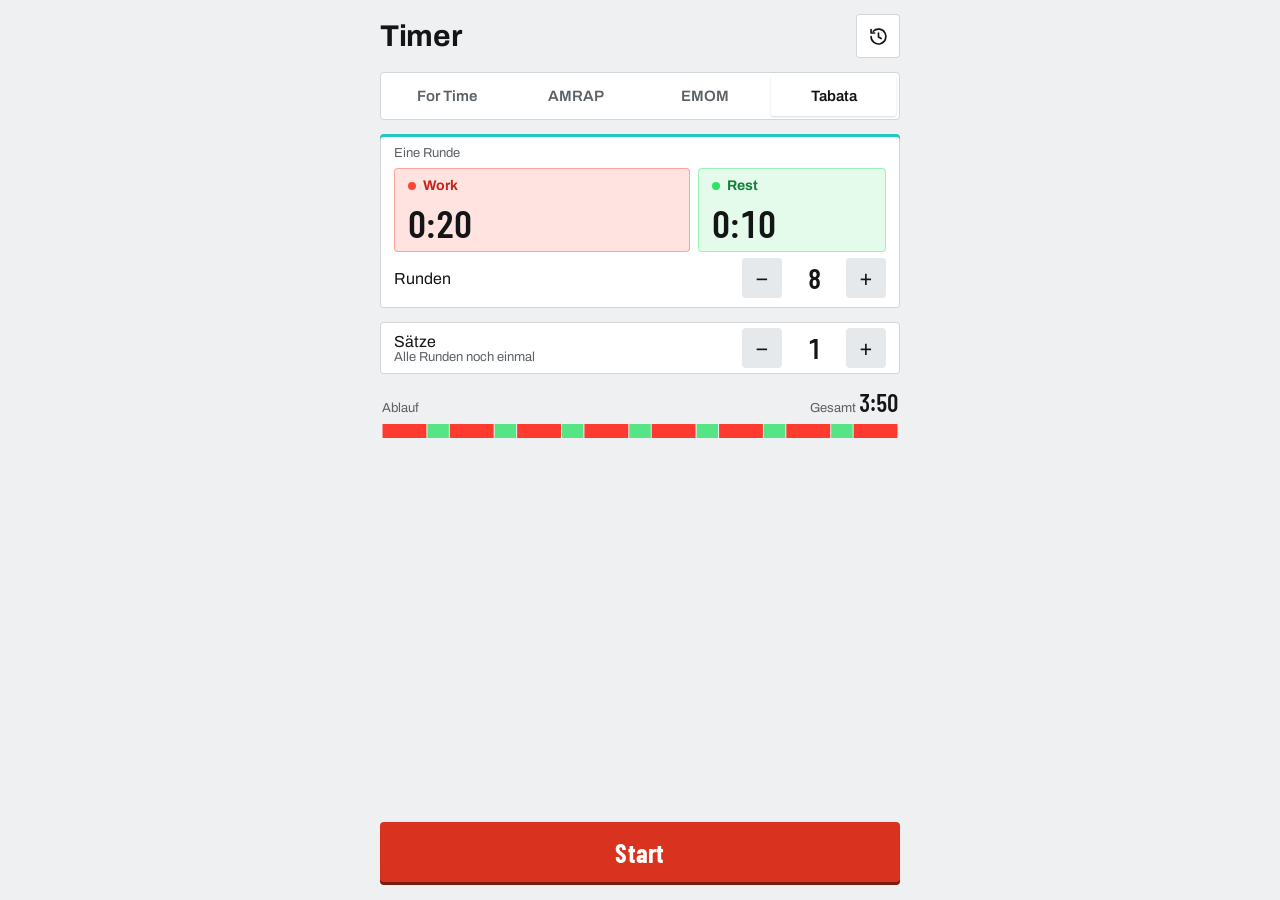
==== index.html @ baa58249 "Work/Rest statt Arbeit/Pause, Phase oben in der Uhr - WORK/REST steht oben mittig im Uhrgehäuse, ers" ====
<!DOCTYPE html>
<html lang="de">
<head>
<meta charset="utf-8">
<meta name="viewport" content="width=device-width,initial-scale=1,viewport-fit=cover">
<meta name="theme-color" content="#000000">
<meta name="apple-mobile-web-app-capable" content="yes">
<meta name="mobile-web-app-capable" content="yes">
<meta name="apple-mobile-web-app-status-bar-style" content="black-translucent">
<meta name="apple-mobile-web-app-title" content="wod-clock">
<meta name="description" content="Workout-Timer für CrossFit und Functional Fitness: For Time, AMRAP, EMOM und Tabata.">
<title>wod-clock</title>
<link rel="manifest" href="manifest.webmanifest">
<link rel="icon" href="icons/icon.svg" type="image/svg+xml">
<link rel="icon" href="icons/favicon-32.png" sizes="32x32" type="image/png">
<link rel="apple-touch-icon" href="icons/icon-180.png">
<link rel="preconnect" href="https://fonts.googleapis.com">
<link rel="preconnect" href="https://fonts.gstatic.com" crossorigin>
<link href="https://fonts.googleapis.com/css2?family=Archivo:wght@400;500;600;700&family=Barlow+Condensed:wght@600;700&display=swap" rel="stylesheet">
<link rel="stylesheet" href="css/app.css">
<script type="module" src="js/main.js"></script>
</head>
<body>

<!-- ============ Timer einstellen ============ -->
<section class="view" id="vSetup" aria-label="Timer einstellen">
  <div class="scroll">
    <div class="head"><h1>Timer</h1>
      <button class="sq" id="toSaved" aria-label="Favoriten und Verlauf"><svg viewBox="0 0 24 24"><path d="M3.5 12a8.5 8.5 0 1 0 2.5-6"/><path d="M3.5 4v4h4M12 8v4.5l3 1.8"/></svg></button>
    </div>
    <div class="seg" role="group" aria-label="Workout-Typ" id="modes"></div>
    <div id="body" style="display:flex;flex-direction:column;gap:14px"></div>
  </div>
  <div class="dock"><button class="start" id="start">Start</button></div>
</section>

<!-- ============ Gespeichert ============ -->
<section class="view hide" id="vSaved" aria-label="Favoriten und Verlauf">
  <div class="scroll" style="padding-bottom:calc(env(safe-area-inset-bottom) + 24px)">
    <div class="head" style="justify-content:flex-start">
      <button class="sq" id="back" aria-label="Zurück zum Timer"><svg viewBox="0 0 24 24"><path d="M15 4l-8 8 8 8"/></svg></button>
      <h1 style="font-size:28px">Gespeichert</h1>
    </div>
    <div class="card stat"><b id="count">0</b><span id="countL">Workouts geschafft</span></div>
    <div class="h2"><span>Favoriten</span></div>
    <div class="card list" id="favList"></div>
    <div class="h2"><span>Verlauf<small>letzte 10</small></span><button id="clearHist">Leeren</button></div>
    <div class="card list" id="histList"></div>
    <p class="note">Antippen lädt den Timer. Der Stern macht ihn zum Favoriten oder entfernt ihn.</p>
    <div class="h2"><span>Einstellungen</span></div>
    <div class="card" id="prefs"></div>
  </div>
</section>

<!-- ============ Scrollrad ============ -->
<div id="sheet" role="dialog" aria-modal="true" aria-labelledby="shT">
  <div class="dim"></div>
  <div class="pan">
    <div class="sh"><button id="shNo">Abbrechen</button><b id="shT"></b><button id="shOk">Übernehmen</button></div>
    <div class="wheels" id="wheels"></div>
  </div>
</div>

<!-- ============ Laufender Timer ============ -->
<div id="run" aria-live="polite">
  <div class="rtop">
    <button class="rk" id="rClose" aria-label="Beenden"><svg viewBox="0 0 24 24"><path d="M6 6l12 12M18 6L6 18"/></svg></button>
    <span class="t" id="rTitle"></span>
    <button class="rk" id="rSnd" aria-label="Ton an oder aus"></button>
  </div>
  <div class="rmid">
    <button class="housing" id="clock">
      <div class="hgrid">
        <div class="cell cT"><span class="phase" id="lT"></span><div class="led" id="ledT"></div><span class="pz" aria-hidden="true"><i></i><i></i></span></div>
        <div class="cell cR"><span class="lbl" id="lR">Runde</span><div class="led" id="ledR"></div></div>
        <div class="cell cG" id="cG"><span class="lbl" id="lG">von</span><div class="led" id="ledG"></div></div>
      </div>
      <div class="foot"><span id="footR" class="num"></span></div>
    </button>
    <div class="rinfo" id="rInfo"></div>
  </div>
  <div class="rctl" id="rCtl"></div>
  <div class="fin" id="fin"><div class="in">
    <h2 id="fT">Time!</h2>
    <div class="sub" id="fS"></div>
    <div class="housing" style="pointer-events:none"><div class="led" id="ledF"></div></div>
    <div class="res" id="fR"></div>
    <button class="rk hide" id="fUndo" style="height:52px;font-size:16px;font-weight:600">Versehentlich? Letzte Runde zurück</button>
    <div class="btns"><button class="rk" id="fBack">Zum Timer</button><button class="pri" id="fAgain">Nochmal</button></div>
  </div></div>
</div>

</body>
</html>
---- css/app.css ----
:root{
  --bg:#000;--panel:#141415;--line:#1f1f21;--sep:#232325;--text:#ececea;--sub:#8a8a8a;--faint:#6e6e6e;
  --key:#232325;--segon:#2a2a2c;--red:#ff4436;--grn:#2fe36a;--redT:#ff4436;--grnT:#2fe36a;--start:#ff4436;--startEdge:#6a120c;
  --sans:Archivo,-apple-system,BlinkMacSystemFont,"Segoe UI",Roboto,sans-serif;
  --cond:"Barlow Condensed","Arial Narrow",-apple-system,sans-serif;
  color-scheme:dark;
}
@media (prefers-color-scheme:light){
  :root:not([data-theme=dark]){--bg:#eef0f1;--panel:#fff;--line:#d3d7da;--sep:#e3e6e8;--text:#141516;--sub:#5b6166;--faint:#6b7176;
    --key:#e6e9eb;--segon:#fff;--redT:#c8261b;--grnT:#13803d;--start:#d9321f;--startEdge:#7d1a10;color-scheme:light}
}
:root[data-theme=light]{--bg:#eef0f1;--panel:#fff;--line:#d3d7da;--sep:#e3e6e8;--text:#141516;--sub:#5b6166;--faint:#6b7176;
  --key:#e6e9eb;--segon:#fff;--redT:#c8261b;--grnT:#13803d;--start:#d9321f;--startEdge:#7d1a10;color-scheme:light}

*{box-sizing:border-box;-webkit-tap-highlight-color:transparent}
html,body{margin:0;height:100%;background:var(--bg);color:var(--text);font-family:var(--sans);-webkit-font-smoothing:antialiased;overscroll-behavior:none}
button{font:inherit;color:inherit;border:0;background:none;padding:0;cursor:pointer;touch-action:manipulation}
:focus-visible{outline:2px solid var(--red);outline-offset:2px}
.hide{display:none!important}
.num{font-variant-numeric:tabular-nums}
.cond{font-family:var(--cond)}
.sr{position:absolute;width:1px;height:1px;overflow:hidden;clip:rect(0 0 0 0)}

/* ---------- views ---------- */
.view{position:fixed;inset:0;display:flex;flex-direction:column;
  padding:calc(env(safe-area-inset-top) + 14px) calc(env(safe-area-inset-right) + 18px) 0 calc(env(safe-area-inset-left) + 18px)}
.scroll{flex:1;min-height:0;overflow-y:auto;display:flex;flex-direction:column;gap:14px;padding-bottom:16px;max-width:520px;width:100%;margin:0 auto}
/* Inhalte nicht zusammendrücken: sonst schrumpfen lange Listen (overflow:hidden) und werden abgeschnitten, statt dass .scroll scrollt */
.scroll>*{flex-shrink:0}
.head{display:flex;justify-content:space-between;align-items:center;gap:10px;min-height:44px}
h1{margin:0;font-size:30px;font-weight:700;letter-spacing:-.01em}
.sq{width:44px;height:44px;display:grid;place-items:center;background:var(--panel);border-radius:4px;box-shadow:inset 0 0 0 1px var(--line);flex:0 0 auto}
.sq svg{width:21px;height:21px;fill:none;stroke:var(--text);stroke-width:1.9;stroke-linecap:round;stroke-linejoin:round}
.seg{display:grid;grid-template-columns:repeat(4,minmax(0,1fr));gap:4px;background:var(--panel);border-radius:4px;padding:4px;box-shadow:inset 0 0 0 1px var(--line)}
.seg button{height:40px;border-radius:2px;color:var(--sub);font-size:15px;font-weight:600}
.seg button{transition:box-shadow .2s}
.seg button[aria-pressed=true]{background:var(--segon);color:var(--text);box-shadow:inset 0 1px 0 rgba(255,255,255,.07),0 1px 2px rgba(0,0,0,.15)}
.acc{box-shadow:inset 0 3px 0 var(--mode,#888),inset 0 0 0 1px var(--line)!important;transition:box-shadow .2s}
.card{background:var(--panel);border-radius:4px;box-shadow:inset 0 0 0 1px var(--line)}
.lab{font-size:13px;color:var(--sub)}
.blocks{display:flex;gap:8px}
.block{flex:2;min-width:0;height:84px;border-radius:4px;padding:10px 14px;text-align:left;display:flex;flex-direction:column;justify-content:space-between;
  background:color-mix(in srgb,var(--red) 15%,var(--panel));box-shadow:inset 0 0 0 1px color-mix(in srgb,var(--red) 40%,transparent)}
.block.rest{flex:1.2;background:color-mix(in srgb,var(--grn) 13%,var(--panel));box-shadow:inset 0 0 0 1px color-mix(in srgb,var(--grn) 40%,transparent)}
.block .k{display:flex;align-items:center;gap:7px;font-size:14px;font-weight:700;color:var(--redT)}
.block.rest .k{color:var(--grnT)}
.dot{width:8px;height:8px;border-radius:50%;background:var(--red);flex:0 0 auto}
.rest .dot{background:var(--grn)}
.block .v,.big .v{font-family:var(--cond);font-weight:600;line-height:1;font-variant-numeric:tabular-nums}
.block .v{font-size:38px}
.rowx{display:flex;align-items:center;justify-content:space-between;min-height:52px;padding:0 14px;gap:10px;width:100%;text-align:left;font-size:16px}
.rowx+.rowx{box-shadow:inset 0 1px 0 var(--sep)}
.rowx small{display:block;font-size:13px;color:var(--sub)}
.rowx .val{font-family:var(--cond);font-weight:600;font-size:28px;font-variant-numeric:tabular-nums}
.stp{display:flex;align-items:center;gap:10px}
.stp button{width:40px;height:40px;border-radius:4px;background:var(--key);font-size:22px;line-height:1;box-shadow:inset 0 1px 0 rgba(255,255,255,.05)}
.stp button:active{filter:brightness(1.25)}
.stp .val{min-width:44px;text-align:center;white-space:nowrap}
.big{width:100%;border-radius:4px;padding:16px 18px 12px;display:flex;flex-direction:column;align-items:center;gap:2px}
.big .v{font-size:clamp(84px,26vw,118px);font-weight:700}
.big .t{font-size:15px;color:var(--sub)}
.big .h{font-size:14px;color:var(--faint)}
.chips{display:grid;gap:6px}
.chips button{height:40px;border-radius:2px;background:var(--panel);box-shadow:inset 0 0 0 1px var(--line);color:var(--sub);font-family:var(--cond);font-size:18px;font-weight:600}
.chips button[aria-pressed=true]{background:var(--segon);color:var(--text);box-shadow:inset 0 0 0 1.5px var(--text)}
.tl{display:flex;flex-direction:column;gap:7px;padding:0 2px}
.tl .r{display:flex;justify-content:space-between;align-items:baseline}
.tl b{font-family:var(--cond);font-size:24px;font-weight:600;color:var(--text);font-variant-numeric:tabular-nums}
.tl svg{width:100%;height:14px;display:block}
.tl .r>span:last-child{background:var(--bg);padding:0 0 0 8px;position:relative}
.dock{padding:10px 0 calc(env(safe-area-inset-bottom) + 18px);max-width:520px;width:100%;margin:0 auto}
.start{width:100%;height:60px;border-radius:4px;background:var(--start);color:#fff;font-family:var(--cond);font-size:26px;font-weight:700;letter-spacing:.01em;box-shadow:0 3px 0 var(--startEdge)}
.start:active{transform:translateY(2px);box-shadow:0 1px 0 var(--startEdge)}


.view>.scroll,.view>.dock{position:relative;z-index:1}

/* saved */
.stat{display:flex;align-items:baseline;gap:12px;padding:14px 16px}
.stat b{font-family:var(--cond);font-size:52px;line-height:1;font-weight:700;font-variant-numeric:tabular-nums}
.stat span{color:var(--sub);font-size:15px}
.h2{display:flex;justify-content:space-between;align-items:baseline;padding:0 2px;margin-top:6px}
.h2 span{font-size:20px;font-weight:700}
.h2 small{font-size:13px;color:var(--faint);font-weight:500;margin-left:6px}
.h2 button{color:var(--sub);font-size:15px;padding:6px 0}
.list{overflow:hidden}
.it{display:flex;align-items:center;padding:4px 4px 4px 14px}
.it+.it{box-shadow:inset 0 1px 0 var(--sep)}
.it .go{flex:1;min-width:0;display:flex;align-items:center;gap:12px;padding:8px 0;text-align:left}
.it .md{width:8px;height:8px;border-radius:50%;flex:0 0 auto}
.it .tt{font-family:var(--cond);font-size:24px;font-weight:700;line-height:1.05;font-variant-numeric:tabular-nums}
.it .dd{font-size:13px;color:var(--sub)}
.star{width:44px;height:44px;display:grid;place-items:center;flex:0 0 auto}
.star svg{width:20px;height:20px;stroke-width:1.6;stroke-linejoin:round;fill:none;stroke:var(--faint)}
.star[aria-pressed=true] svg{fill:#ffb000;stroke:#ffb000}
.empty{padding:16px;color:var(--sub);font-size:15px;line-height:1.4}
.note{margin:0 2px;font-size:13px;color:var(--faint)}
.sw{width:51px;height:31px;border-radius:4px;background:var(--key);position:relative;flex:0 0 auto}
.sw::after{content:"";position:absolute;top:3px;left:3px;width:25px;height:25px;border-radius:2px;background:#fff;box-shadow:0 1px 3px rgba(0,0,0,.3);transition:transform .15s}
.sw[aria-checked=true]{background:#2fa65a}
.sw[aria-checked=true]::after{transform:translateX(20px)}
.mini{display:grid;grid-template-columns:repeat(3,auto);gap:3px;background:var(--key);border-radius:4px;padding:3px}
.mini button{padding:7px 10px;border-radius:2px;font-size:14px;font-weight:600;color:var(--sub)}
.mini button[aria-pressed=true]{background:var(--panel);color:var(--text)}

/* sheet */
#sheet{position:fixed;inset:0;z-index:30;display:none}
#sheet.show{display:block}
#sheet .dim{position:absolute;inset:0;background:rgba(0,0,0,.5)}
#sheet .pan{position:absolute;left:0;right:0;bottom:0;max-width:520px;margin:0 auto;background:var(--panel);border-radius:6px 6px 0 0;box-shadow:0 -1px 0 var(--line);padding-bottom:calc(env(safe-area-inset-bottom) + 14px);animation:up .2s ease-out}
@keyframes up{from{transform:translateY(100%)}}
.sh{display:flex;justify-content:space-between;align-items:center;padding:12px 16px;box-shadow:inset 0 -1px 0 var(--sep)}
.sh b{font-size:17px}
.sh button{font-size:17px;min-width:90px;text-align:left;color:var(--sub);padding:8px 0}
.sh button:last-child{text-align:right;color:var(--redT);font-weight:700}
.wheels{display:flex;justify-content:center;align-items:center;gap:6px;padding:14px 16px;position:relative}
.wheels::before{content:"";position:absolute;left:16px;right:16px;top:calc(50% - 22px);height:44px;border-radius:4px;background:var(--key);pointer-events:none}
.wheel{height:220px;width:96px;overflow-y:scroll;scroll-snap-type:y mandatory;position:relative;scrollbar-width:none;
  -webkit-mask-image:linear-gradient(transparent,#000 30%,#000 70%,transparent);mask-image:linear-gradient(transparent,#000 30%,#000 70%,transparent)}
.wheel::-webkit-scrollbar{display:none}
.wheel div{height:44px;line-height:44px;text-align:center;font-family:var(--cond);font-size:30px;font-weight:600;scroll-snap-align:center;font-variant-numeric:tabular-nums}
.wheel .pad{scroll-snap-align:none}
.unit{position:relative;color:var(--sub);font-size:16px;width:34px}
.colon{position:relative;font-family:var(--cond);font-size:30px;font-weight:700}

/* ---------- run ---------- */
#run{position:fixed;inset:0;z-index:20;background:var(--r-bg);color:var(--r-text);display:none;flex-direction:column;
  padding:calc(env(safe-area-inset-top) + 10px) calc(env(safe-area-inset-right) + 16px) calc(env(safe-area-inset-bottom) + 16px) calc(env(safe-area-inset-left) + 16px);
  --led:#ff3b2f;--led2:#ffb000;--key:#1c1c1e}
/* Farben rund um die Uhr; das Uhrgehäuse (.housing) bleibt in jedem Theme schwarz wie eine echte LED-Uhr */
#run{--r-bg:#000;--r-text:#ececea;--r-title:#a3a3a6;--r-sub:#8a8a8a;--r-faint:#707070;--r-line:#1c1c1e;
  --r-key:#1c1c1e;--r-keyA:#2a2a2c;--r-keyEdge:#000;--r-del:#4a4a4d;--r-best:var(--led2);--r-red:#ff4436;--r-shadow:0 14px 30px rgba(0,0,0,.55)}
@media (prefers-color-scheme:light){
  :root:not([data-theme=dark]) #run{--r-bg:var(--bg);--r-text:#141516;--r-title:#5b6166;--r-sub:#5b6166;--r-faint:#6b7176;--r-line:#d3d7da;
    --r-key:#fff;--r-keyA:#e6e9eb;--r-keyEdge:#c9cdd0;--r-del:#9aa0a5;--r-best:#b26b00;--r-red:#c8261b;--r-shadow:0 8px 22px rgba(0,0,0,.18)}
}
:root[data-theme=light] #run{--r-bg:var(--bg);--r-text:#141516;--r-title:#5b6166;--r-sub:#5b6166;--r-faint:#6b7176;--r-line:#d3d7da;
  --r-key:#fff;--r-keyA:#e6e9eb;--r-keyEdge:#c9cdd0;--r-del:#9aa0a5;--r-best:#b26b00;--r-red:#c8261b;--r-shadow:0 8px 22px rgba(0,0,0,.18)}
#run.show{display:flex}
.rtop{display:flex;justify-content:space-between;align-items:center;gap:10px;min-height:44px}
.rtop .t{font-family:var(--cond);font-size:22px;font-weight:700;color:var(--r-title);text-align:center;flex:1;white-space:nowrap;overflow:hidden;text-overflow:ellipsis}
.rk{background:var(--r-key);border-radius:4px;box-shadow:inset 0 1px 0 rgba(255,255,255,.07),0 3px 0 var(--r-keyEdge);color:var(--r-text)}
.rk:active{background:var(--r-keyA)}
.rtop .rk{width:44px;height:44px;display:grid;place-items:center}
.rk svg{width:19px;height:19px;fill:none;stroke:currentColor;stroke-width:2.2;stroke-linecap:round;stroke-linejoin:round}
.rmid{flex:1;min-height:0;display:flex;flex-direction:column;justify-content:flex-start;gap:14px;padding-top:10px}
.housing{width:100%;background:#000;border-radius:4px;padding:20px 20px 14px;box-shadow:0 0 0 3px #24272a,var(--r-shadow);color:#ececea;text-align:left;display:block;
  user-select:none;-webkit-user-select:none;-webkit-touch-callout:none;transition:box-shadow .12s}
.housing.flash{box-shadow:0 0 0 3px var(--led),0 0 28px color-mix(in srgb,var(--led) 45%,transparent)}
.hgrid{display:grid;grid-template-columns:1fr 1fr;grid-template-areas:"t t" "r g";gap:6px 0;align-items:end}
.cell{display:flex;flex-direction:column;gap:6px;min-width:0}
.cR{grid-area:r;padding-top:10px;margin-top:6px;box-shadow:inset 0 1px 0 #161616}.cG{grid-area:g;align-items:flex-end;padding-top:10px;margin-top:6px;box-shadow:inset 0 1px 0 #161616}.cT{grid-area:t;position:relative}
.lbl{font-size:11px;color:#707070;letter-spacing:.04em}
/* Phase (WORK/REST) oben mittig in der Uhr; Höhe fest, damit die Ziffern im Countdown nicht springen */
.phase{font-family:var(--cond);font-size:22px;font-weight:700;letter-spacing:.1em;line-height:1;min-height:22px;text-align:center;color:var(--led);text-shadow:0 0 8px color-mix(in srgb,var(--led) 55%,transparent)}
.led svg{display:block;width:100%;height:auto;filter:drop-shadow(0 0 9px var(--led))}
.led .on{fill:var(--led)}.led .off{fill:var(--led);opacity:.035}
.cR .led,.cG .led{width:min(100%,64px)}
.cR .led svg,.cG .led svg{filter:drop-shadow(0 0 5px var(--led2))}
.cR .on,.cG .on{fill:var(--led2)}.cR .off,.cG .off{fill:var(--led2)}
.cG.hide+.cT{}
.foot{display:flex;justify-content:space-between;align-items:center;gap:12px;margin-top:14px;font-size:13px;font-weight:600;color:#8a8a8a;flex-wrap:wrap}
.pz{position:absolute;inset:18px 0 0 0;display:none;align-items:center;justify-content:center;gap:5%;pointer-events:none}
.pz i{display:block;width:7%;height:62%;border-radius:2px;background:var(--led);box-shadow:0 0 14px var(--led)}
.paused .pz{display:flex}
.paused .cT .led{opacity:.22}
.rinfo{font-size:14px;color:var(--r-sub);min-height:20px;flex:1;display:flex;flex-direction:column}
.hint{display:flex;align-items:center;justify-content:center;gap:8px}
.hint i{width:8px;height:8px;border-radius:50%;background:var(--led);box-shadow:0 0 6px var(--led)}
.splits{flex:1;min-height:0;display:flex;flex-direction:column;margin-top:10px}
.splits .sh2,.splits .row{display:grid;grid-template-columns:1fr 1fr 1fr 44px;align-items:baseline;padding:0 2px}
.splits .sh2{font-size:12px;color:var(--r-faint);padding-top:10px;padding-bottom:6px;box-shadow:inset 0 -1px 0 var(--r-line)}
.splits .sh2 span:nth-child(2),.splits .row b{text-align:center}
.splits .sh2 span:nth-child(3),.splits .row span:nth-child(3){text-align:right}
/* × zum Löschen eines Fehltipps; Trefferfläche größer als das Symbol */
.splits .row{align-items:center}
.splits .del{justify-self:end;width:40px;height:32px;margin:-6px 0;display:grid;place-items:center;border-radius:4px;color:var(--r-del);transition:background .15s,color .15s}
.splits .del svg{width:14px;height:14px;fill:none;stroke:currentColor;stroke-width:2.4;stroke-linecap:round}
.splits .del:active{color:var(--r-text)}
/* Rand nach außen verschieben, damit die Spalten bündig bleiben */
.splits .row.arm{background:rgba(255,59,47,.12);border-radius:4px;margin:0 -6px;padding-left:8px;padding-right:8px}
.splits .row.arm b,.splits .row.arm.best b{color:var(--r-red);font-size:16px}
.splits .row.arm .del{color:#fff;background:#ff3b2f}
.splits .list2{flex:1;min-height:0;overflow-y:auto;-webkit-overflow-scrolling:touch;overscroll-behavior:contain}
.splits .row{padding-top:9px;padding-bottom:9px;font-size:17px;color:var(--r-sub);font-variant-numeric:tabular-nums}
.splits .row+.row{box-shadow:inset 0 1px 0 var(--r-line)}
.splits .row b{font-size:19px;font-weight:600;color:var(--r-text);line-height:1.2}
.splits .row.best b{color:var(--r-best)}
.rctl{display:flex;gap:10px;justify-content:center;margin-top:12px}
.rctl.off{visibility:hidden}
.hgrid:has(.cG.hide) .cR{grid-column:1/-1}
.rctl .rk{height:52px;padding:0 18px;display:inline-flex;align-items:center;justify-content:center;gap:8px;font-size:16px;font-weight:600;flex:1;max-width:220px}
.fin{position:absolute;inset:0;background:var(--r-bg);display:none;flex-direction:column;justify-content:center;gap:16px;z-index:3;
  padding:calc(env(safe-area-inset-top) + 20px) calc(env(safe-area-inset-right) + 18px) calc(env(safe-area-inset-bottom) + 20px) calc(env(safe-area-inset-left) + 18px)}
.fin.show{display:flex}
.fin .in{max-width:460px;width:100%;margin:0 auto;display:flex;flex-direction:column;gap:16px}
.fin h2{margin:0;font-family:var(--cond);font-size:56px;font-weight:700;color:var(--led);text-align:center;line-height:1}
.fin .sub{text-align:center;color:var(--r-title);font-size:16px;margin-top:-8px}
.fin .res div{display:flex;justify-content:space-between;padding:8px 2px;font-size:17px;font-variant-numeric:tabular-nums}
.fin .res div+div{box-shadow:inset 0 1px 0 var(--r-line)}
.fin .res span{color:var(--r-sub)}
.fin .btns{display:flex;gap:10px}
.fin .btns button{flex:1;height:56px;font-size:18px;font-weight:600}
.fin .btns .pri{background:var(--start);box-shadow:0 3px 0 var(--startEdge);color:#fff;border-radius:4px;font-family:var(--cond);font-size:24px;font-weight:700}

@media (orientation:landscape) and (max-height:560px){
  #run{--fix:178px;padding:calc(env(safe-area-inset-top) + 4px) calc(env(safe-area-inset-right) + 12px) calc(env(safe-area-inset-bottom) + 6px) calc(env(safe-area-inset-left) + 12px)}
  #run.nolap{--fix:128px}
  .rtop{min-height:38px}
  .rtop .rk{width:38px;height:38px}
  .rtop .t{font-size:19px}
  .rmid{gap:0;justify-content:center}
  .housing{padding:10px 20px 8px}
  .hgrid{grid-template-columns:minmax(0,1fr) 1px auto;grid-template-areas:"t s r";gap:0 22px;align-items:center}
  .hgrid::before{content:"";grid-area:s;align-self:stretch;background:#161616}
  .cG{display:none!important}
  .cR,.hgrid:has(.cG.hide) .cR{grid-area:r;grid-column:3;padding-top:0;margin-top:0;box-shadow:none}
  .cR .led{width:calc((100vh - var(--fix)) * .4 * 1.31)}
  .cT{padding-top:0;margin-top:0;box-shadow:none;align-items:center}
  .cT .phase{align-self:stretch}
  .cT .led{width:min(100%,calc((100vh - var(--fix)) * 2.76))}
  .pz{inset:16px 0 0 0}
  .foot{margin-top:6px}
  .rinfo{display:none}
  .rctl{margin-top:8px}
  .rctl .rk{height:42px}
}
@supports (height:100dvh){
  @media (orientation:landscape) and (max-height:560px){
    .cR .led{width:calc((100dvh - var(--fix)) * .4 * 1.31)}
    .cT .led{width:min(100%,calc((100dvh - var(--fix)) * 2.76))}
  }
}
@media (prefers-reduced-motion:reduce){#sheet .pan{animation:none}}
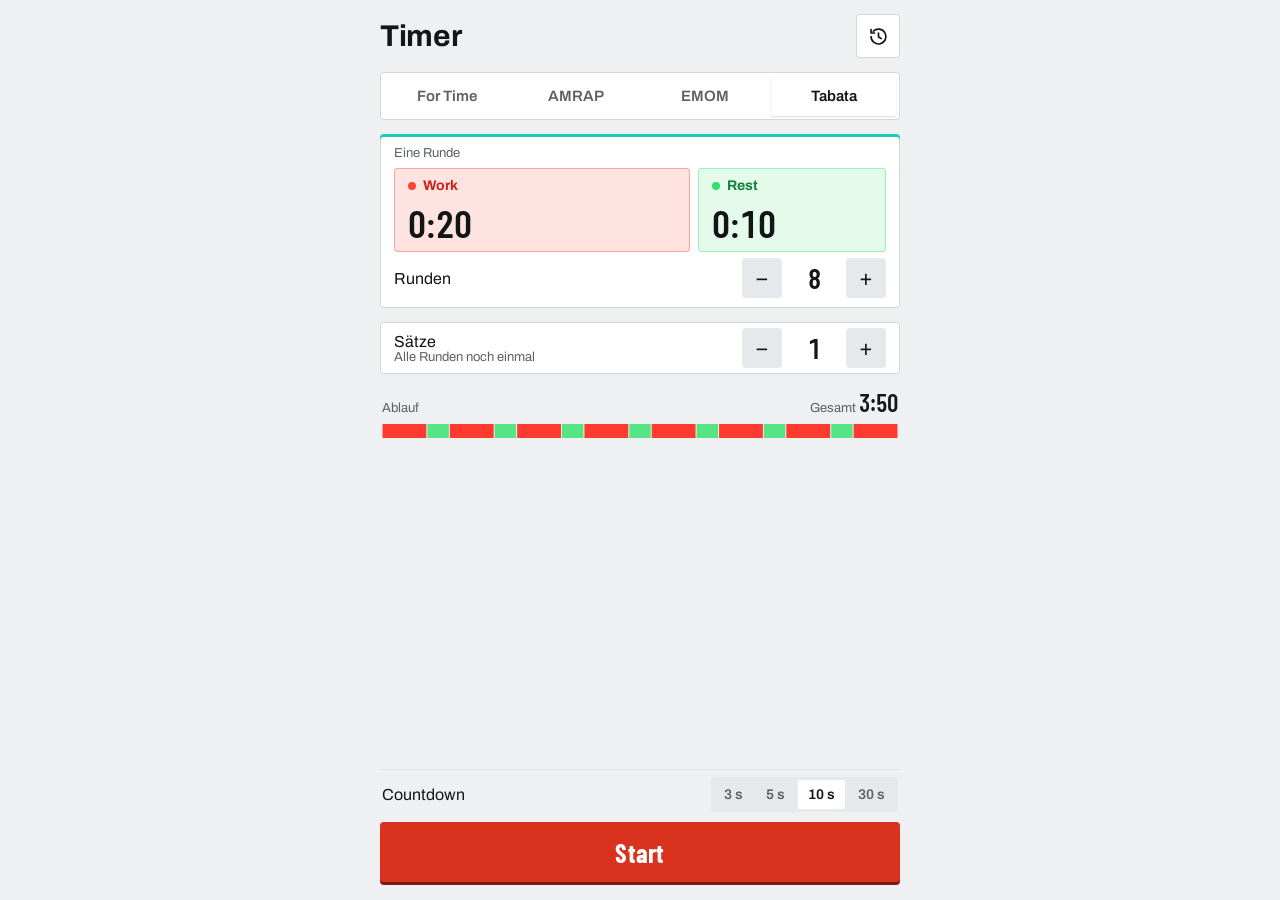
==== commit 69bf736b: "Countdown-Wahl unten direkt über dem Start-Knopf Die Zeile sitzt jetzt im unteren Bereich beim Start" ====
--- a/index.html
+++ b/index.html
@@ -24,24 +24,26 @@
 
 <!-- ============ Timer einstellen ============ -->
 <section class="view" id="vSetup" aria-label="Timer einstellen">
-  <div class="scroll">
+  <div class="scroll" data-scroll>
     <div class="head"><h1>Timer</h1>
       <button class="sq" id="toSaved" aria-label="Favoriten und Verlauf"><svg viewBox="0 0 24 24"><path d="M3.5 12a8.5 8.5 0 1 0 2.5-6"/><path d="M3.5 4v4h4M12 8v4.5l3 1.8"/></svg></button>
     </div>
     <div class="seg" role="group" aria-label="Workout-Typ" id="modes"></div>
     <div id="body" style="display:flex;flex-direction:column;gap:14px"></div>
   </div>
-  <div class="dock"><button class="start" id="start">Start</button></div>
+  <div class="dock"><div class="rowx cd" id="cdRow"></div><button class="start" id="start">Start</button></div>
 </section>
 
 <!-- ============ Gespeichert ============ -->
 <section class="view hide" id="vSaved" aria-label="Favoriten und Verlauf">
-  <div class="scroll" style="padding-bottom:calc(env(safe-area-inset-bottom) + 24px)">
+  <div class="scroll" data-scroll style="padding-bottom:calc(env(safe-area-inset-bottom) + 24px)">
     <div class="head" style="justify-content:flex-start">
       <button class="sq" id="back" aria-label="Zurück zum Timer"><svg viewBox="0 0 24 24"><path d="M15 4l-8 8 8 8"/></svg></button>
       <h1 style="font-size:28px">Gespeichert</h1>
     </div>
     <div class="card stat"><b id="count">0</b><span id="countL">Workouts geschafft</span></div>
+    <div class="h2"><span>Ergebnisse<small>letzte 10</small></span><button id="clearRes">Leeren</button></div>
+    <div class="card list" id="resList"></div>
     <div class="h2"><span>Favoriten</span></div>
     <div class="card list" id="favList"></div>
     <div class="h2"><span>Verlauf<small>letzte 10</small></span><button id="clearHist">Leeren</button></div>
@@ -49,6 +51,7 @@
     <p class="note">Antippen lädt den Timer. Der Stern macht ihn zum Favoriten oder entfernt ihn.</p>
     <div class="h2"><span>Einstellungen</span></div>
     <div class="card" id="prefs"></div>
+    <p class="note" id="ver"></p>
   </div>
 </section>
 
@@ -76,6 +79,7 @@
         <div class="cell cG" id="cG"><span class="lbl" id="lG">von</span><div class="led" id="ledG"></div></div>
       </div>
       <div class="foot"><span id="footR" class="num"></span></div>
+      <div class="prog" id="rProg" aria-hidden="true"></div>
     </button>
     <div class="rinfo" id="rInfo"></div>
   </div>
@@ -85,6 +89,7 @@
     <div class="sub" id="fS"></div>
     <div class="housing" style="pointer-events:none"><div class="led" id="ledF"></div></div>
     <div class="res" id="fR"></div>
+    <div class="splits fsp" id="fSp"></div>
     <button class="rk hide" id="fUndo" style="height:52px;font-size:16px;font-weight:600">Versehentlich? Letzte Runde zurück</button>
     <div class="btns"><button class="rk" id="fBack">Zum Timer</button><button class="pri" id="fAgain">Nochmal</button></div>
   </div></div>
--- a/css/app.css
+++ b/css/app.css
@@ -94,6 +94,23 @@
 .star svg{width:20px;height:20px;stroke-width:1.6;stroke-linejoin:round;fill:none;stroke:var(--faint)}
 .star[aria-pressed=true] svg{fill:#ffb000;stroke:#ffb000}
 .empty{padding:16px;color:var(--sub);font-size:15px;line-height:1.4}
+/* Ergebnisliste; die Rundenzeiten nutzen die .splits-Tabelle aus dem Timer, hier mit den Farben der Seite */
+.rs+.rs{box-shadow:inset 0 1px 0 var(--sep)}
+.rs .go{width:100%;display:flex;align-items:center;gap:12px;padding:12px 10px 12px 14px;text-align:left}
+.rs .md{width:8px;height:8px;border-radius:50%;flex:0 0 auto}
+.rs .rx{flex:1;min-width:0}
+.rs .tt{font-family:var(--cond);font-size:24px;font-weight:700;line-height:1.05}
+.rs .dd{font-size:13px;color:var(--sub)}
+.rs .rv{font-size:16px;font-weight:600;font-variant-numeric:tabular-nums;white-space:nowrap}
+.rs .chev{width:18px;height:18px;flex:0 0 auto;fill:none;stroke:var(--faint);stroke-width:2;stroke-linecap:round;stroke-linejoin:round;transition:transform .2s}
+.rs.open .chev{transform:rotate(180deg)}
+.rsp{--r-faint:var(--faint);--r-line:var(--sep);--r-sub:var(--sub);--r-text:var(--text);--r-title:var(--sub);--r-best:#e08a00;margin:0 14px 12px 34px}
+.rsp .sh2,.rsp .row{grid-template-columns:1fr 1fr 1fr}
+.rsp .sh2{padding-top:0}
+.rsp .row{padding-top:7px;padding-bottom:7px;font-size:15px}
+.rsp .row b{font-size:17px}
+.rsp .sl{font-size:13px;font-weight:600;color:var(--sub);padding:10px 2px 0}
+.rsp .row.none{display:block;color:var(--faint)}
 .note{margin:0 2px;font-size:13px;color:var(--faint)}
 .sw{width:51px;height:31px;border-radius:4px;background:var(--key);position:relative;flex:0 0 auto}
 .sw::after{content:"";position:absolute;top:3px;left:3px;width:25px;height:25px;border-radius:2px;background:#fff;box-shadow:0 1px 3px rgba(0,0,0,.3);transition:transform .15s}
@@ -102,6 +119,9 @@
 .mini{display:grid;grid-template-columns:repeat(3,auto);gap:3px;background:var(--key);border-radius:4px;padding:3px}
 .mini button{padding:7px 10px;border-radius:2px;font-size:14px;font-weight:600;color:var(--sub)}
 .mini button[aria-pressed=true]{background:var(--panel);color:var(--text)}
+/* Countdown-Wahl unten über dem Start-Knopf, durch eine Linie vom Einstellen getrennt */
+.rowx.cd{padding:8px 2px 10px;min-height:0;box-shadow:inset 0 1px 0 var(--sep)}
+.cd .mini{grid-template-columns:repeat(4,auto)}
 
 /* sheet */
 #sheet{position:fixed;inset:0;z-index:30;display:none}
@@ -160,6 +180,9 @@
 .cR .on,.cG .on{fill:var(--led2)}.cR .off,.cG .off{fill:var(--led2)}
 .cG.hide+.cT{}
 .foot{display:flex;justify-content:space-between;align-items:center;gap:12px;margin-top:14px;font-size:13px;font-weight:600;color:#8a8a8a;flex-wrap:wrap}
+/* Ablauf-Leiste unten in der Uhr (js/progress.js) */
+.prog{margin-top:12px;padding-top:12px;box-shadow:inset 0 1px 0 #1c1c1e}
+.prog svg{display:block;width:100%;height:20px;overflow:visible}
 .pz{position:absolute;inset:18px 0 0 0;display:none;align-items:center;justify-content:center;gap:5%;pointer-events:none}
 .pz i{display:block;width:7%;height:62%;border-radius:2px;background:var(--led);box-shadow:0 0 14px var(--led)}
 .paused .pz{display:flex}
@@ -199,6 +222,15 @@
 .fin .res div{display:flex;justify-content:space-between;padding:8px 2px;font-size:17px;font-variant-numeric:tabular-nums}
 .fin .res div+div{box-shadow:inset 0 1px 0 var(--r-line)}
 .fin .res span{color:var(--r-sub)}
+/* Bei vielen Runden scrollt nur die Liste, Titel und Knöpfe bleiben sichtbar */
+.fin .in{max-height:100%;min-height:0}
+.fin .in>*:not(.fsp){flex-shrink:0}
+.fin .fsp{flex:0 1 auto;margin-top:0;min-height:120px}
+.fin .in:has(.fsp:not(:empty)) #ledF{width:min(100%,24vh);margin:0 auto}
+.fin .fsp:empty{display:none}
+.fin .fsp .sh2,.fin .fsp .row{grid-template-columns:1fr 1fr 1fr}
+.fin .fsp .sl{font-size:13px;font-weight:600;color:var(--r-title);padding:12px 2px 2px}
+.fin .fsp .row.none{display:block;color:var(--r-faint);font-size:15px}
 .fin .btns{display:flex;gap:10px}
 .fin .btns button{flex:1;height:56px;font-size:18px;font-weight:600}
 .fin .btns .pri{background:var(--start);box-shadow:0 3px 0 var(--startEdge);color:#fff;border-radius:4px;font-family:var(--cond);font-size:24px;font-weight:700}
@@ -206,6 +238,10 @@
 @media (orientation:landscape) and (max-height:560px){
   #run{--fix:178px;padding:calc(env(safe-area-inset-top) + 4px) calc(env(safe-area-inset-right) + 12px) calc(env(safe-area-inset-bottom) + 6px) calc(env(safe-area-inset-left) + 12px)}
   #run.nolap{--fix:128px}
+  /* Ablauf-Leiste braucht 32px Höhe */
+  #run.hasprog{--fix:210px}
+  #run.nolap.hasprog{--fix:160px}
+  .prog{margin-top:6px;padding-top:6px}
   .rtop{min-height:38px}
   .rtop .rk{width:38px;height:38px}
   .rtop .t{font-size:19px}
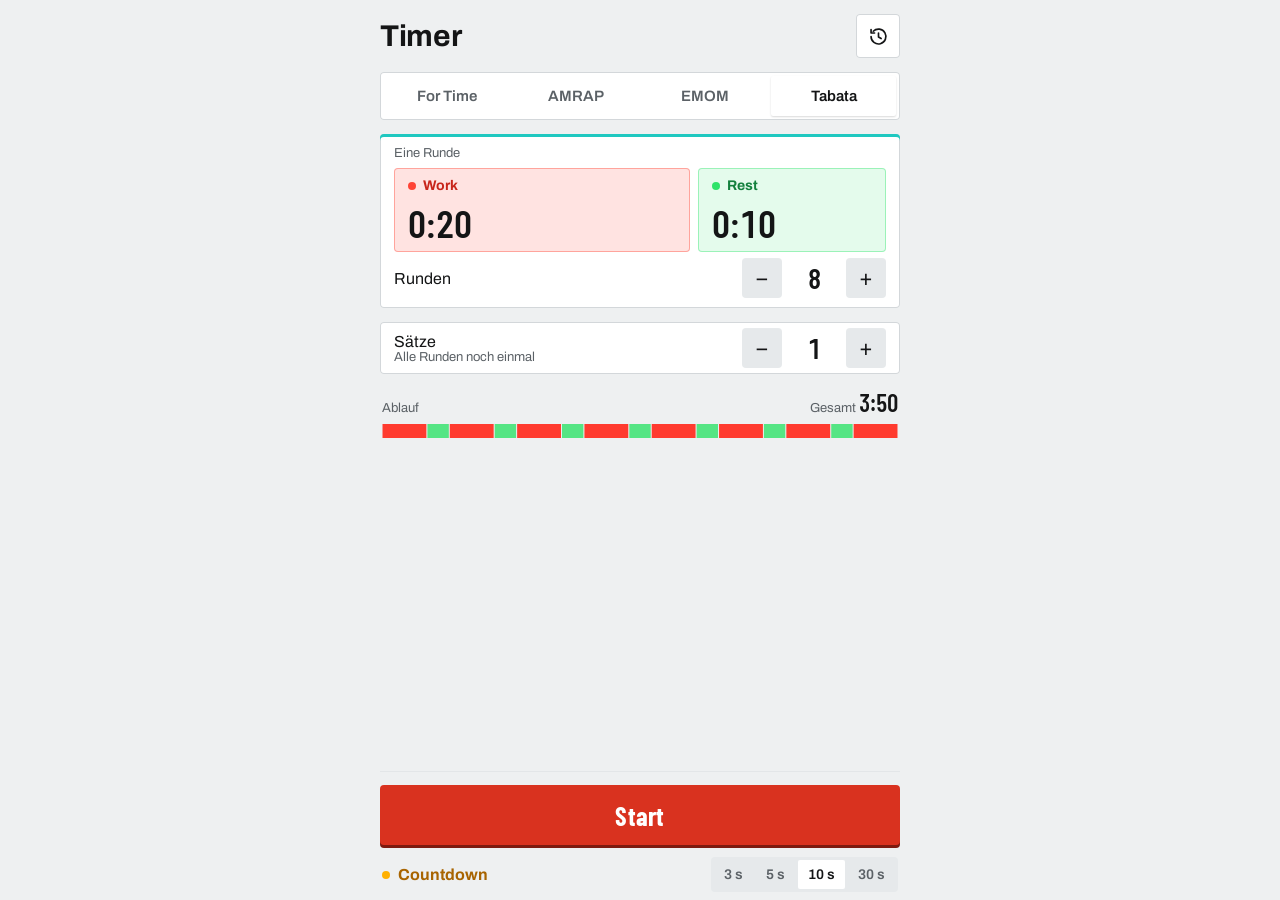
==== commit 44b83060: "Countdown-Wahl unter dem Start-Knopf Versuch: Die Countdown-Zeile sitzt jetzt unter dem Start-Knopf " ====
--- a/index.html
+++ b/index.html
@@ -31,7 +31,7 @@
     <div class="seg" role="group" aria-label="Workout-Typ" id="modes"></div>
     <div id="body" style="display:flex;flex-direction:column;gap:14px"></div>
   </div>
-  <div class="dock"><div class="rowx cd" id="cdRow"></div><button class="start" id="start">Start</button></div>
+  <div class="dock"><button class="start" id="start">Start</button><div class="rowx cd" id="cdRow"></div></div>
 </section>
 
 <!-- ============ Gespeichert ============ -->
--- a/css/app.css
+++ b/css/app.css
@@ -1,16 +1,16 @@
 :root{
   --bg:#000;--panel:#141415;--line:#1f1f21;--sep:#232325;--text:#ececea;--sub:#8a8a8a;--faint:#6e6e6e;
-  --key:#232325;--segon:#2a2a2c;--red:#ff4436;--grn:#2fe36a;--redT:#ff4436;--grnT:#2fe36a;--start:#ff4436;--startEdge:#6a120c;
+  --key:#232325;--segon:#2a2a2c;--red:#ff4436;--grn:#2fe36a;--redT:#ff4436;--grnT:#2fe36a;--amb:#ffb000;--ambT:#ffb000;--start:#ff4436;--startEdge:#6a120c;
   --sans:Archivo,-apple-system,BlinkMacSystemFont,"Segoe UI",Roboto,sans-serif;
   --cond:"Barlow Condensed","Arial Narrow",-apple-system,sans-serif;
   color-scheme:dark;
 }
 @media (prefers-color-scheme:light){
   :root:not([data-theme=dark]){--bg:#eef0f1;--panel:#fff;--line:#d3d7da;--sep:#e3e6e8;--text:#141516;--sub:#5b6166;--faint:#6b7176;
-    --key:#e6e9eb;--segon:#fff;--redT:#c8261b;--grnT:#13803d;--start:#d9321f;--startEdge:#7d1a10;color-scheme:light}
+    --key:#e6e9eb;--segon:#fff;--redT:#c8261b;--grnT:#13803d;--ambT:#a86400;--start:#d9321f;--startEdge:#7d1a10;color-scheme:light}
 }
 :root[data-theme=light]{--bg:#eef0f1;--panel:#fff;--line:#d3d7da;--sep:#e3e6e8;--text:#141516;--sub:#5b6166;--faint:#6b7176;
-  --key:#e6e9eb;--segon:#fff;--redT:#c8261b;--grnT:#13803d;--start:#d9321f;--startEdge:#7d1a10;color-scheme:light}
+  --key:#e6e9eb;--segon:#fff;--redT:#c8261b;--grnT:#13803d;--ambT:#a86400;--start:#d9321f;--startEdge:#7d1a10;color-scheme:light}
 
 *{box-sizing:border-box;-webkit-tap-highlight-color:transparent}
 html,body{margin:0;height:100%;background:var(--bg);color:var(--text);font-family:var(--sans);-webkit-font-smoothing:antialiased;overscroll-behavior:none}
@@ -69,6 +69,8 @@
 .tl svg{width:100%;height:14px;display:block}
 .tl .r>span:last-child{background:var(--bg);padding:0 0 0 8px;position:relative}
 .dock{padding:10px 0 calc(env(safe-area-inset-bottom) + 18px);max-width:520px;width:100%;margin:0 auto}
+/* Linie trennt Einstellen (oben) vom Starten (unten: Start-Knopf, darunter der Countdown) */
+#vSetup .dock{padding-top:14px;padding-bottom:calc(env(safe-area-inset-bottom) + 8px);box-shadow:inset 0 1px 0 var(--sep)}
 .start{width:100%;height:60px;border-radius:4px;background:var(--start);color:#fff;font-family:var(--cond);font-size:26px;font-weight:700;letter-spacing:.01em;box-shadow:0 3px 0 var(--startEdge)}
 .start:active{transform:translateY(2px);box-shadow:0 1px 0 var(--startEdge)}
 
@@ -119,8 +121,11 @@
 .mini{display:grid;grid-template-columns:repeat(3,auto);gap:3px;background:var(--key);border-radius:4px;padding:3px}
 .mini button{padding:7px 10px;border-radius:2px;font-size:14px;font-weight:600;color:var(--sub)}
 .mini button[aria-pressed=true]{background:var(--panel);color:var(--text)}
-/* Countdown-Wahl unten über dem Start-Knopf, durch eine Linie vom Einstellen getrennt */
-.rowx.cd{padding:8px 2px 10px;min-height:0;box-shadow:inset 0 1px 0 var(--sep)}
+/* Countdown-Wahl unter dem Start-Knopf */
+.rowx.cd{padding:12px 2px 0;min-height:0}
+/* gelb wie die Uhr im Countdown, Punkt und Wort wie Work/Rest */
+.cd .k{display:flex;align-items:center;gap:8px;font-weight:700;color:var(--ambT)}
+.cd .dot{background:var(--amb)}
 .cd .mini{grid-template-columns:repeat(4,auto)}
 
 /* sheet */
